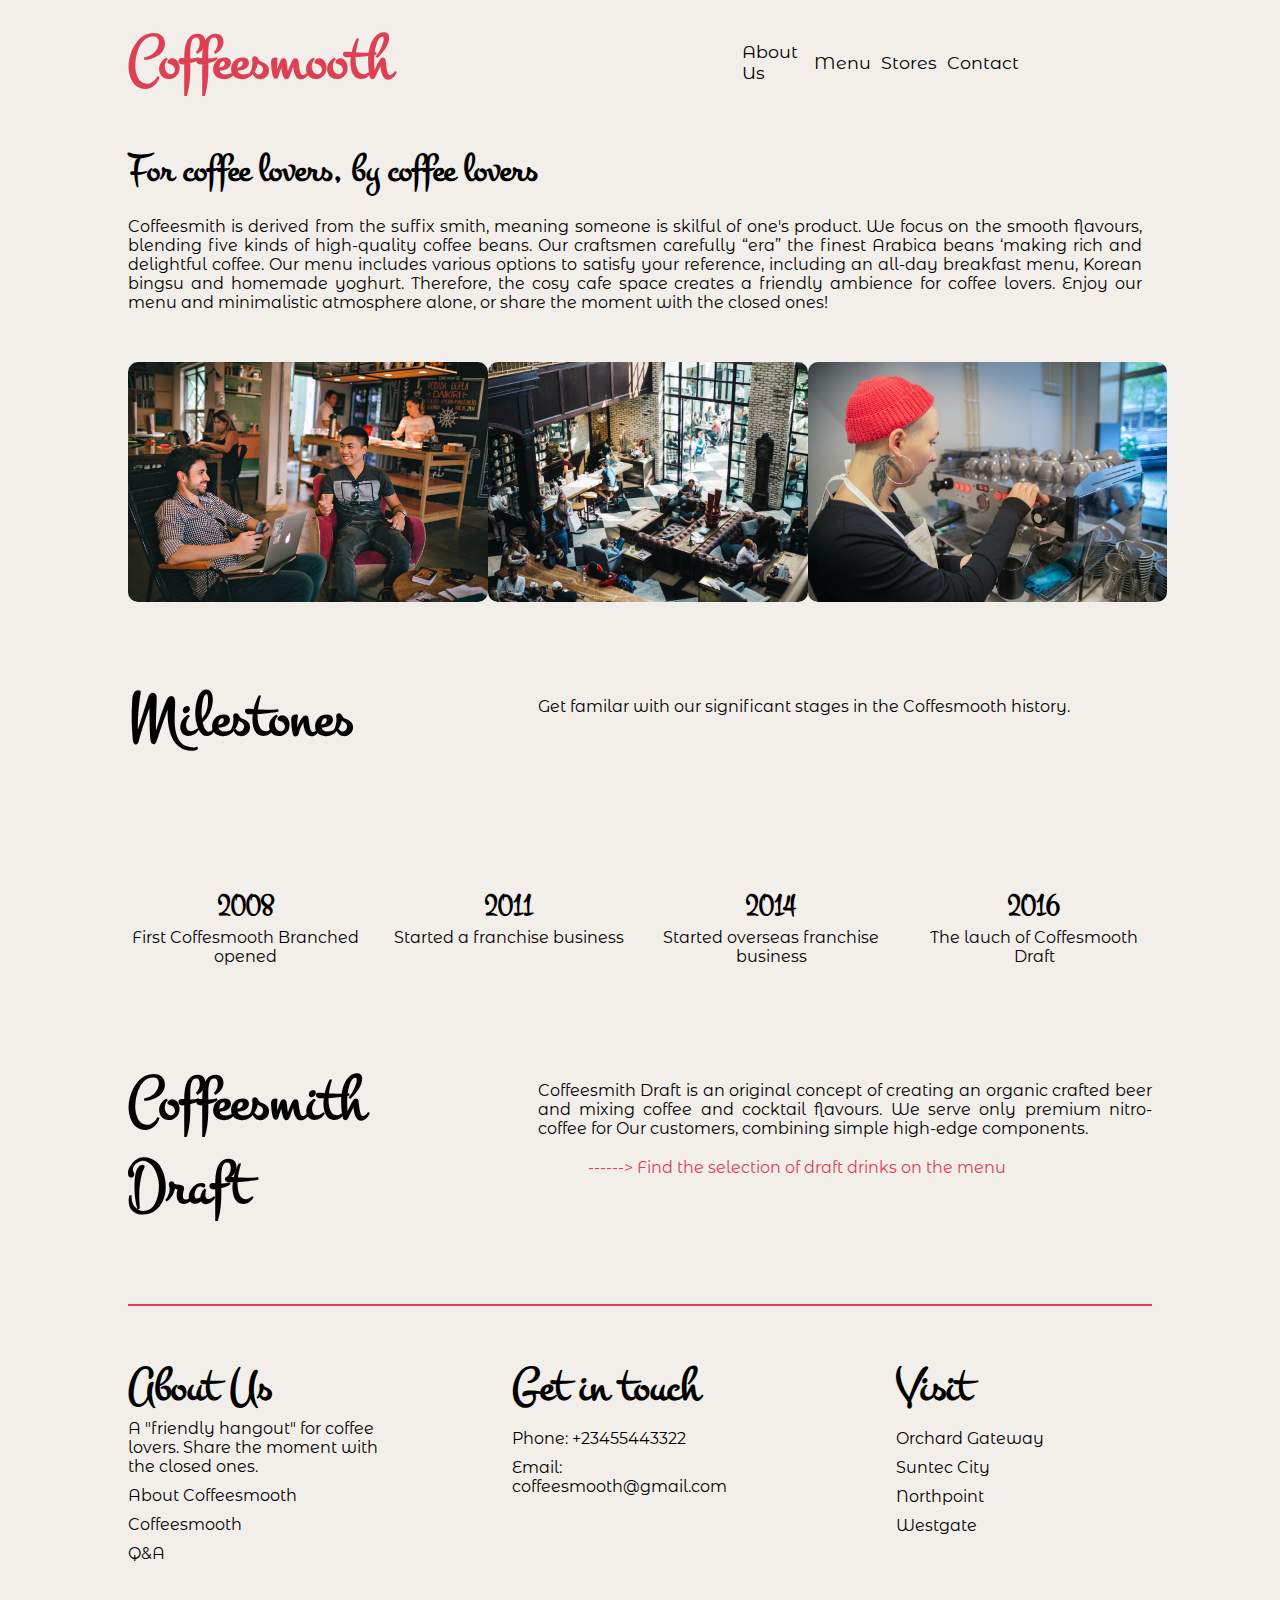
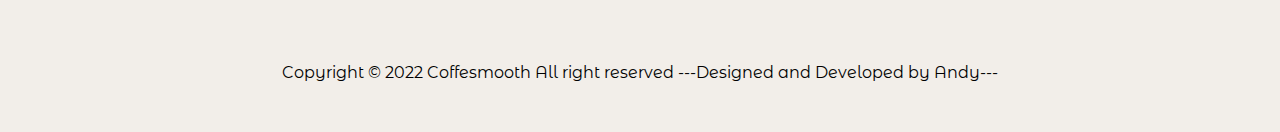
==== pages/about.html @ 1a764913 "done with work need to work with the images" ====
<!DOCTYPE html>
<html lang="en">
<head>
    <meta charset="UTF-8">
    <meta http-equiv="X-UA-Compatible" content="IE=edge">
    <meta name="viewport" content="width=device-width, initial-scale=1.0">
    <title>About|Coffee Smooth</title>
    <link rel="stylesheet" href="https://cdnjs.cloudflare.com/ajax/libs/font-awesome/6.1.2/css/all.min.css" integrity="sha512-1sCRPdkRXhBV2PBLUdRb4tMg1w2YPf37qatUFeS7zlBy7jJI8Lf4VHwWfZZfpXtYSLy85pkm9GaYVYMfw5BC1A==" crossorigin="anonymous" referrerpolicy="no-referrer" />
    <link rel="stylesheet" href="../style.css">
</head>
<body>
    <div class="container">
        <!-- <i class="fa-brands fa-square-facebook"></i>
        <i class="fa-brands fa-instagram"></i> -->

        <nav>
            <div class="brand">
                <h1>
                    <a href="../index.html">Coffeesmooth</a> 
                </h1>
            </div>
            <div class="brand-links">
                <div class="brand-pages">
                    <p>
                        <a href="../pages/about.html">About Us</a>
                    </p>
                    <p>
                        <a href="../pages/menu.html">Menu</a>
                    </p>
                    <p>
                        <a href="../pages/stores.html">Stores</a>
                    </p>
                    <p>
                        <a href="contact.html">Contact</a>
                    </p>
                </div>
                <div class="brand-social">
                    <a href="#">
                        <i class="fa-brands fa-square-facebook"></i>
                    </a> 
                    <a href="#">
                        <i class="fa-brands fa-instagram"></i>
                    </a> 
                </div>
            </div>
        </nav>

        <header class="abt-page-header">
            <div class="abt-page-header-info">
                <h1>For coffee lovers, by coffee lovers</h1>
                <p>
                    Coffeesmith is derived from the suffix smith, meaning someone is skilful of one's product. We focus on the smooth
                    flavours, blending five kinds of high-quality coffee beans. Our craftsmen carefully “era” the finest Arabica beans
                    ‘making rich and delightful coffee. Our menu includes various options to satisfy your reference, including an all-day
                    breakfast menu, Korean bingsu and homemade yoghurt. Therefore, the cosy cafe space creates a friendly ambience
                    for coffee lovers. Enjoy our menu and minimalistic atmosphere alone, or share the moment with the closed ones!
                </p>
            </div>
            <div class="abt-page-header-image">
                <img src="../images/coffe-res-2.jpg" alt="">
                <img src="../images/coffee res.jpg" alt="">
                <img src="../images/making-coffe-1.jpg" alt="">
            </div>
        </header>

        <section class="about-brand">
            <div class="about-info">
                <h1>
                    Milestones
                </h1>
                <p>
                    
                    Get familar with our significant stages in the Coffesmooth history.

                </p>
            </div>
        </section>

        <section class="journey">
            <li>
                <h1>2008</h1>
                <p>First Coffesmooth Branched opened</p>
            </li>
            <li>
                <h1>2011</h1>
                <p>Started a franchise business</p>
            </li>
            <li>
                <h1>2014</h1>
                <p>Started overseas franchise business</p>
            </li>
            <li>
                <h1>2016</h1>
                <p>The lauch of Coffesmooth Draft</p>
            </li>
        </section>

        <section class="about-brand">
            <div class="about-info">
                <h1>
                    Coffeesmith Draft
                </h1>
                <p>
                    Coffeesmith Draft  is an original concept of creating an organic crafted beer
                    and mixing coffee and cocktail flavours. We serve only premium nitro-coffee for
                    Our customers, combining simple high-edge components.
                    <a href="../pages/menu.html">------>  Find the selection of draft drinks on the menu</a>
                </p>
            </div>
        </section>

        <footer>
            <div class="footer-container">
                <div class="foot foot-first">
                    <h1>About Us</h1>
                    <p>A "friendly hangout" for coffee        
                        lovers. Share the moment with 
                        the closed ones.
                    </p>
                    <li> <a href="../pages/about.html">About Coffeesmooth</a> </li>
                    <li> <a href="../index.html">Coffeesmooth</a></li>
                    <li>Q&A</li>
                </div>
                <div class="foot foot-second">
                    <h1>Get in touch</h1>
                    <li>Phone:  +23455443322</li>
                    <li>Email:  coffeesmooth@gmail.com</li>
                    <li>
                        <div class="brand-social">
                            <a href="#">
                                <i class="fa-brands fa-square-facebook"></i>
                            </a> 
                            <a href="#">
                                <i class="fa-brands fa-instagram"></i>
                            </a> 
                        </div>
                    </li>
                </div>
                <div class="foot foot-third">
                    <h1>Visit</h1>
                    <li>Orchard Gateway</li>
                    <li>Suntec City</li>
                    <li>Northpoint</li>
                    <li>Westgate</li>
                </div>
            </div>
            <div class="footer-copyright">
                <p>
                    Copyright &copy; 2022 Coffesmooth All right reserved ---Designed and Developed by Andy---
                </p>
            </div>
        </footer>

    </div>
</body>
</html>
---- style.css ----
@import url('https://fonts.googleapis.com/css2?family=Montez&display=swap');
/* font-family: 'Montez', cursive; */
@import url('https://fonts.googleapis.com/css2?family=Montez&family=Montserrat+Alternates&display=swap');
/* font-family: 'Montserrat Alternates', sans-serif; */


*{
    box-sizing: border-box;
}

body,html{
    margin: 0;
    padding: 0;
}
body{
    background-color: #f2eee9;
    font-family: 'Montserrat Alternates', sans-serif; 
}
h1,h2,p{
    margin-top: 0;
    margin-bottom: 0;
}
.container{
    width: 80%;
    margin: 0 auto;
}
.brand{
    font-family: 'Montez', cursive;
    font-size: 2rem;
    width:50%;
}
.brand a{
    text-decoration: none; 
    color: #dd4053;
    transition:  .25s ease-out;
}
.brand h1 a:hover{
    border-bottom: 2px solid #dd4053;
    padding-bottom: 5px;
    color: #dd4053;
}
nav{
    display: flex;
    align-items: center;
    justify-content: space-between;
    padding: 20px 0;
    
}
nav a{
    transition:  .25s ease-out;
}
nav .brand-pages a:hover{
    border-bottom: 1px solid #dd4053;
    padding-bottom: 5px;
}
.brand-links{
    display: flex;
    align-items: center;
    width: 40%;
    justify-content: space-between;
}
.brand-pages{
    display: flex;
    align-items: center;
    font-size: 1.1rem;
    width: 70%;
    justify-content: space-between;
}
.brand-pages p{
    margin-right: 10px;
}
.brand-pages a{
    text-decoration: none;
    color: black;
}
.brand-social a{
    text-decoration: none;
    color: black;
}
.brand-social i {
    font-size: 1.5rem;
}
.brand-social > a{
    margin-right: 8px;
}
.header-heading{
    width: 50%;
}
.header{
    margin-top: 50px;
}
.header h1{
    font-size:3rem;
}
.header p{
    font-size: 1.3rem;
}
.header img{
    height:315px;
    width:100%;
    border-radius: 20px;
    margin-top: 30px;
}
.about-brand{
    margin-top: 20px;
    padding: 25px 0;
}
.about-info{
    display: flex;
    justify-content: space-between;
    align-items: flex-start;
    margin-bottom: 50px;
}
.about-info h1{
    font-family: 'Montez', cursive;
    width: 35%;
    font-size: 4rem;
    text-align: left;
}
.about-info p{
    width: 60% ;
    text-align: justify;
    padding-top: 20px;
}
.about-info a{
    padding-top: 20px;
    text-decoration: none;
    color: #dd4053;
    display: block;
    margin-left: 50px;
}
.line{
    width: 50%;
    height: 2px;
    background-color: #dd4053;
    margin: 50px auto;
}
.image-display{
    display: flex;
    justify-content: space-between;
    padding-bottom: 20px;
}

.image-display img{
    width: 200px;
    height: 250px;
    border-radius: 10px;
}
.map{
    width: 100%;
    display: flex;
    justify-content: center;
}
.map img{

    padding: 20px;
    height: 400px;
}
.footer-container{
    display: flex;
    justify-content: space-between;
    padding-bottom: 50px;
    border-top: 2px solid #dd4053;
    padding-top: 50px;
}
.foot li{
    list-style: none;
    margin-top: 10px;
}
.foot{
    width: 25%;
}
.foot h1{
    font-family: 'Montez', cursive;
    font-size: 3rem;
}
.foot a{
    color: black;
    text-decoration: none;
}
a:hover{
    color: black;
}
.footer-copyright{
    text-align: center;
    padding:50px;
}
.abt-page-header-info{
    padding-bottom: 20px;
}
.abt-page-header-info h1{
    font-size: 2.5rem;
    font-family: 'Montez', cursive;
    margin-bottom: 20px;
    padding-top: 20px;
}
.abt-page-header-info p{
    text-align: justify;
    padding-right: 10px;
}
.abt-page-header-image{
    display: flex;
    justify-content: space-between;
    padding: 30px 0;

}

.abt-page-header-image img{
    height: 240px;
    width: 360px;
    border-radius: 10px;
    transition:  .25s ease-out;
}
.abt-page-header-image img:hover{
    transform: scale(1.05);
    cursor: pointer;

}

.journey {
    display: flex;
    justify-content: space-between;
    text-align: center;
    padding: 50px 0;
}
.journey li{
    list-style: none;
    width: 23%;
}
.journey h1{
    font-family: 'Montez', cursive;
    font-size: 2rem;
}
.menu-page-header{
    padding: 30px;
}
.menu-page-header img{
    width: 100%;
    height: 500px;
    border-radius: 20px;
}
.menu-page-display h1{
    font-family: 'Montez', cursive;
    font-size: 3rem;
    text-align: center;
    padding: 20px;
    margin-bottom: 10px;
}
.menu-display{
    display: flex;
    justify-content: space-between;
    list-style: none;
    flex-wrap: wrap;
    gap: 1em;
    padding:0 20px;
    margin-bottom: 50px;
}
.menu-display img{
    width: 200px;
    height: 250px;
    border-radius: 10px;
}
.menu-display p{
    background-color: #dd4053;
    color: #f2eee9;
    border-bottom-left-radius:20px;
    border-bottom-right-radius:20px;
    width: 200px;
    text-align: center;
    /* padding-top: 10px;
    margin-top: -10px; */
}
.menu-display p span{
    display: block;
}
.menu-display li > span{
    background-color: #fff;
    color: black;
    text-align: center;
    width: 200px;
    display: block;
    padding: 10px;
     padding-top: 12px;
    margin-top: -12px;
}
.careers p{
    border-bottom: 2px solid #dd4053;
    padding-bottom:30px ;
}
.store-info p{
    padding-right: 20% ;
    text-align: justify;
}
.store-location{
    background-color: #fff;
    border-radius: 20px;
    margin-bottom: 30px;
}
.store-location h1{
    font-family: 'Montez', cursive;
    font-size: 2rem;
    margin-bottom: 10px;
}
.store-location .card{
    display: flex;
    justify-content: space-between;
    align-items: center;
    padding: 20px;
    list-style: none;
}
.store-location li{
    padding: 10px;
}
.store-location span{
    color: #dd4053;
}
.store-location p{
    padding-left: 50px;
    margin-left: 10px;
}
.store-location img{
    height: 240px;
    width: 360px;
    border-radius: 10px;
    transition:  .25s ease-out;
}
.foot li a{
    transition:  .25s ease-out;
}
.foot li a:hover{
    border-bottom: 1px solid #dd4053;
    padding-bottom: 5px;
}
.store-location img:hover{
    transform: scale(1.05);
    cursor: pointer;
}
.store-address{
    width: 60%;
}
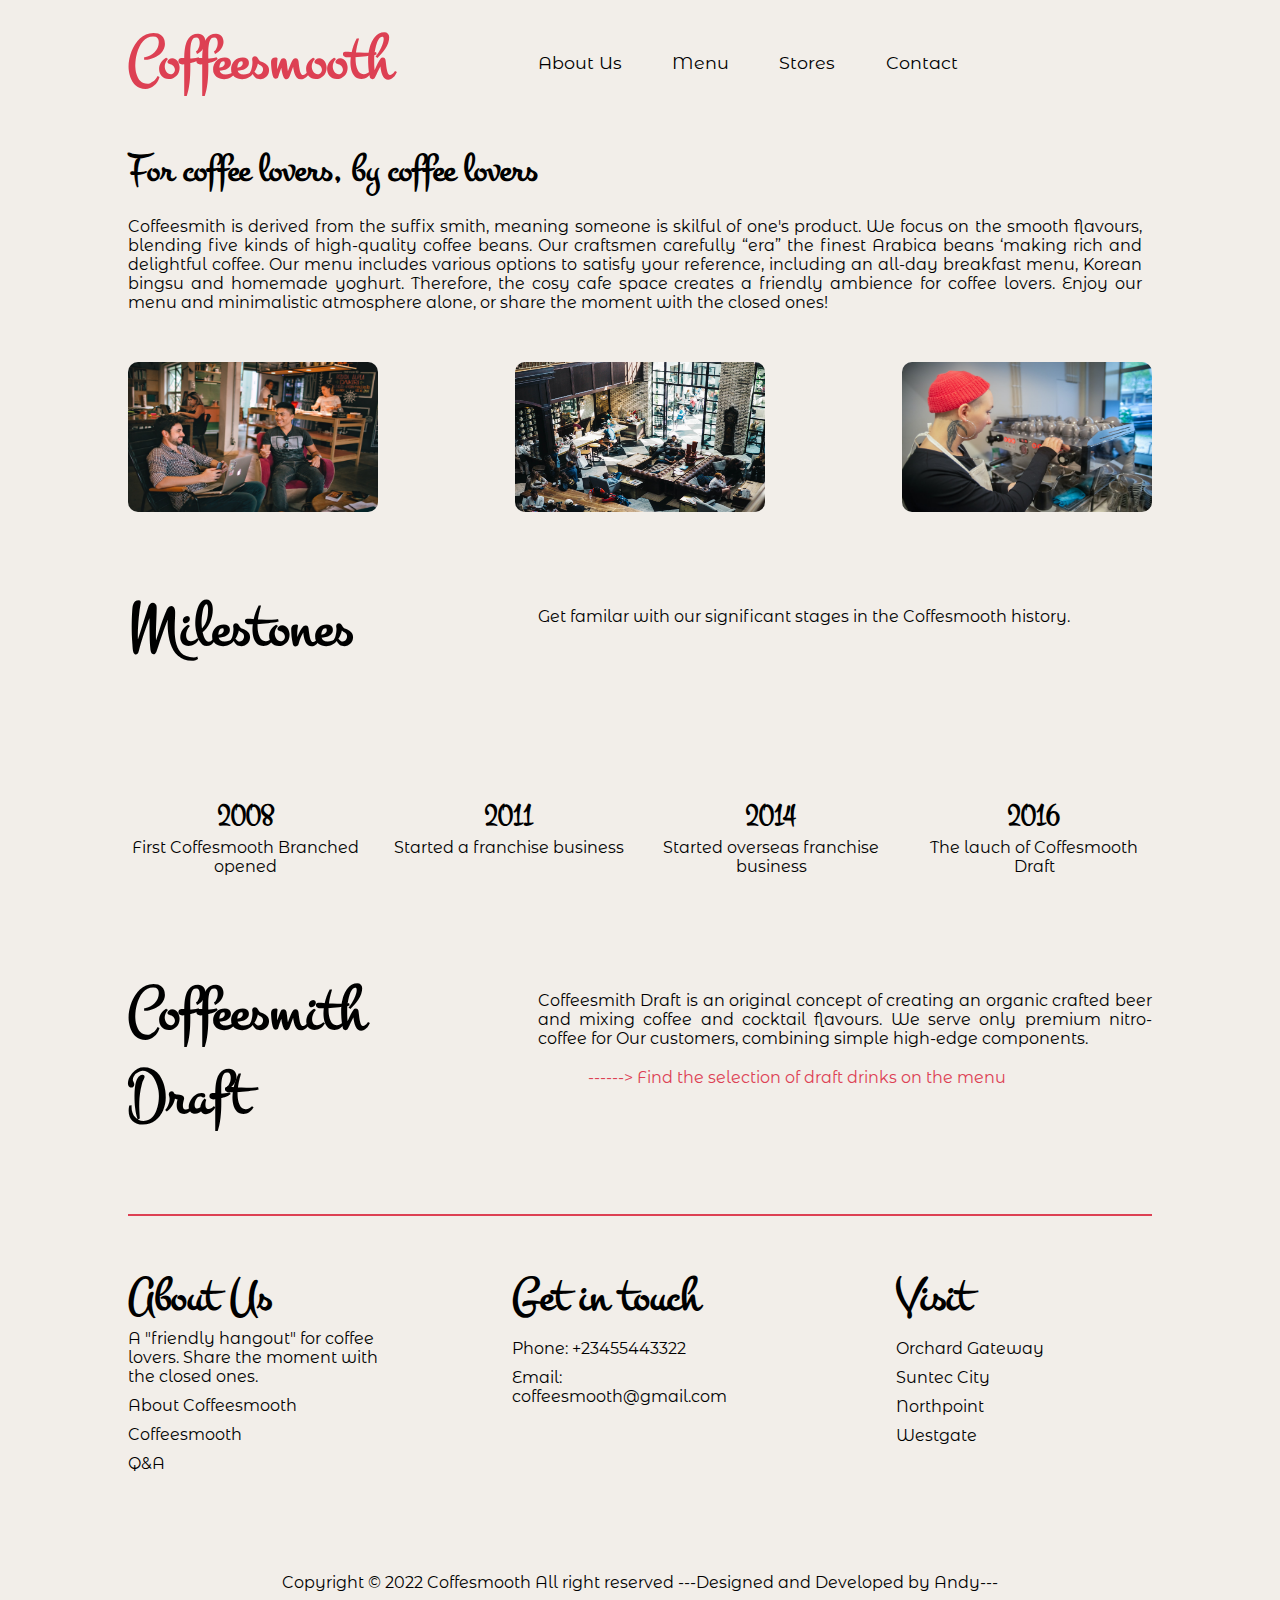
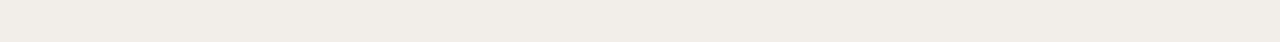
==== commit 39f10d06: "media query added for responsiveness" ====
--- a/pages/about.html
+++ b/pages/about.html
@@ -4,7 +4,8 @@
     <meta charset="UTF-8">
     <meta http-equiv="X-UA-Compatible" content="IE=edge">
     <meta name="viewport" content="width=device-width, initial-scale=1.0">
-    <title>About|Coffee Smooth</title>
+    <title>About</title>
+    <link href="../images/favicon.ico" rel="icon" type="image/x-icon" />
     <link rel="stylesheet" href="https://cdnjs.cloudflare.com/ajax/libs/font-awesome/6.1.2/css/all.min.css" integrity="sha512-1sCRPdkRXhBV2PBLUdRb4tMg1w2YPf37qatUFeS7zlBy7jJI8Lf4VHwWfZZfpXtYSLy85pkm9GaYVYMfw5BC1A==" crossorigin="anonymous" referrerpolicy="no-referrer" />
     <link rel="stylesheet" href="../style.css">
 </head>
--- a/style.css
+++ b/style.css
@@ -139,12 +139,20 @@
     display: flex;
     justify-content: space-between;
     padding-bottom: 20px;
+    flex-wrap: wrap;
+    gap: 1em;
 }
 
 .image-display img{
     width: 200px;
     height: 250px;
     border-radius: 10px;
+    transition:  .25s ease-out;
+    flex-wrap: wrap;
+}
+.image-display img:hover{
+    transform: scale(1.10);
+    cursor: pointer;
 }
 .map{
     width: 100%;
@@ -338,3 +346,153 @@
 .store-address{
     width: 60%;
 }
+@media only screen and (max-width: 1380px) {
+    .brand{
+        width:30%;
+    }
+    .brand-links{
+        width: 60%;
+    }
+    .header-heading{
+        width: 70%;
+    }
+    .abt-page-header-image img{
+        height: 150px;
+        width: 250px;
+
+    }
+    .image-display {
+        justify-content: space-evenly;
+    }
+    .menu-display{
+        justify-content: space-evenly;
+    }
+    .menu-page-header img{
+        width: 100%;
+        height: 400px;
+        border-radius: 20px;
+    }
+  }
+  @media only screen and (max-width: 900px) {
+    .brand{
+        width:100%;
+        margin-bottom: 20px;
+    }
+    .brand {
+        text-align: center;
+    }
+    header img{
+        height: 100px;
+    }
+    .brand-links{
+        width: 80%;
+    }
+    .header-heading{
+        width: 100%;
+        font-size: 3rem;
+    }
+    nav{
+        flex-direction: column;
+    }
+    .about-info {
+        flex-direction: column;
+        align-items: center;
+        justify-content: center;
+
+    }
+    .about-info h1{
+        text-align: center;
+        width: 100%;
+    }
+    .abt-page-header-image{
+        flex-direction: column;
+        justify-content: center;
+        align-items: center;
+    }
+    .abt-page-header-image img{
+        height: 150px;
+        width: 250px;
+        margin-bottom: 20px;
+
+    }
+    .menu-page-header img{
+        width: 100%;
+        height: 400px;
+        border-radius: 20px;
+    }
+    .card{
+        flex-direction: column;
+    }
+    .card h1{
+        margin-top: 20px;
+    }
+  }
+  @media only screen and (max-width: 550px) {
+    body{
+        overflow-x: hidden;
+    }
+    .container{
+        width: 100%;
+    }
+    .brand{
+        width:100%;
+        margin-bottom: 20px;
+    }
+    .brand-links{
+        width: 100%;
+        flex-direction: column;
+    }
+    .brand-pages{
+        flex-direction: column;
+        justify-content: center;
+        align-items: center;
+        font-size: 1.2rem;
+    }
+    .brand-pages p{
+        margin-bottom: 10px;
+        text-align: center;
+    }
+    .brand-social{
+        display: none;
+    }
+    .brand {
+        text-align: center;
+    }
+    header{
+        padding: 10px;
+    }
+    header img{
+        height: 80px;
+    }
+    .brand-links{
+        width: 80%;
+    }
+    .header-heading{
+        width: 100%;
+        font-size: 3rem; 
+        text-align: center;
+  }
+  .footer-container{
+    flex-direction: column;
+    align-items: center;
+    justify-content: space-around;
+    text-align: center;
+    }
+    .foot{
+        width: 80%;
+    }
+    .map {
+        width: 80%;
+        text-align: center;
+        margin: 10px auto;
+    }
+    .map img{
+        height: 300px;
+    }
+    .abt-page-header-info{
+        padding: 10px;
+    }
+    .menu-page-header img{
+        height: 250px;
+    }
+}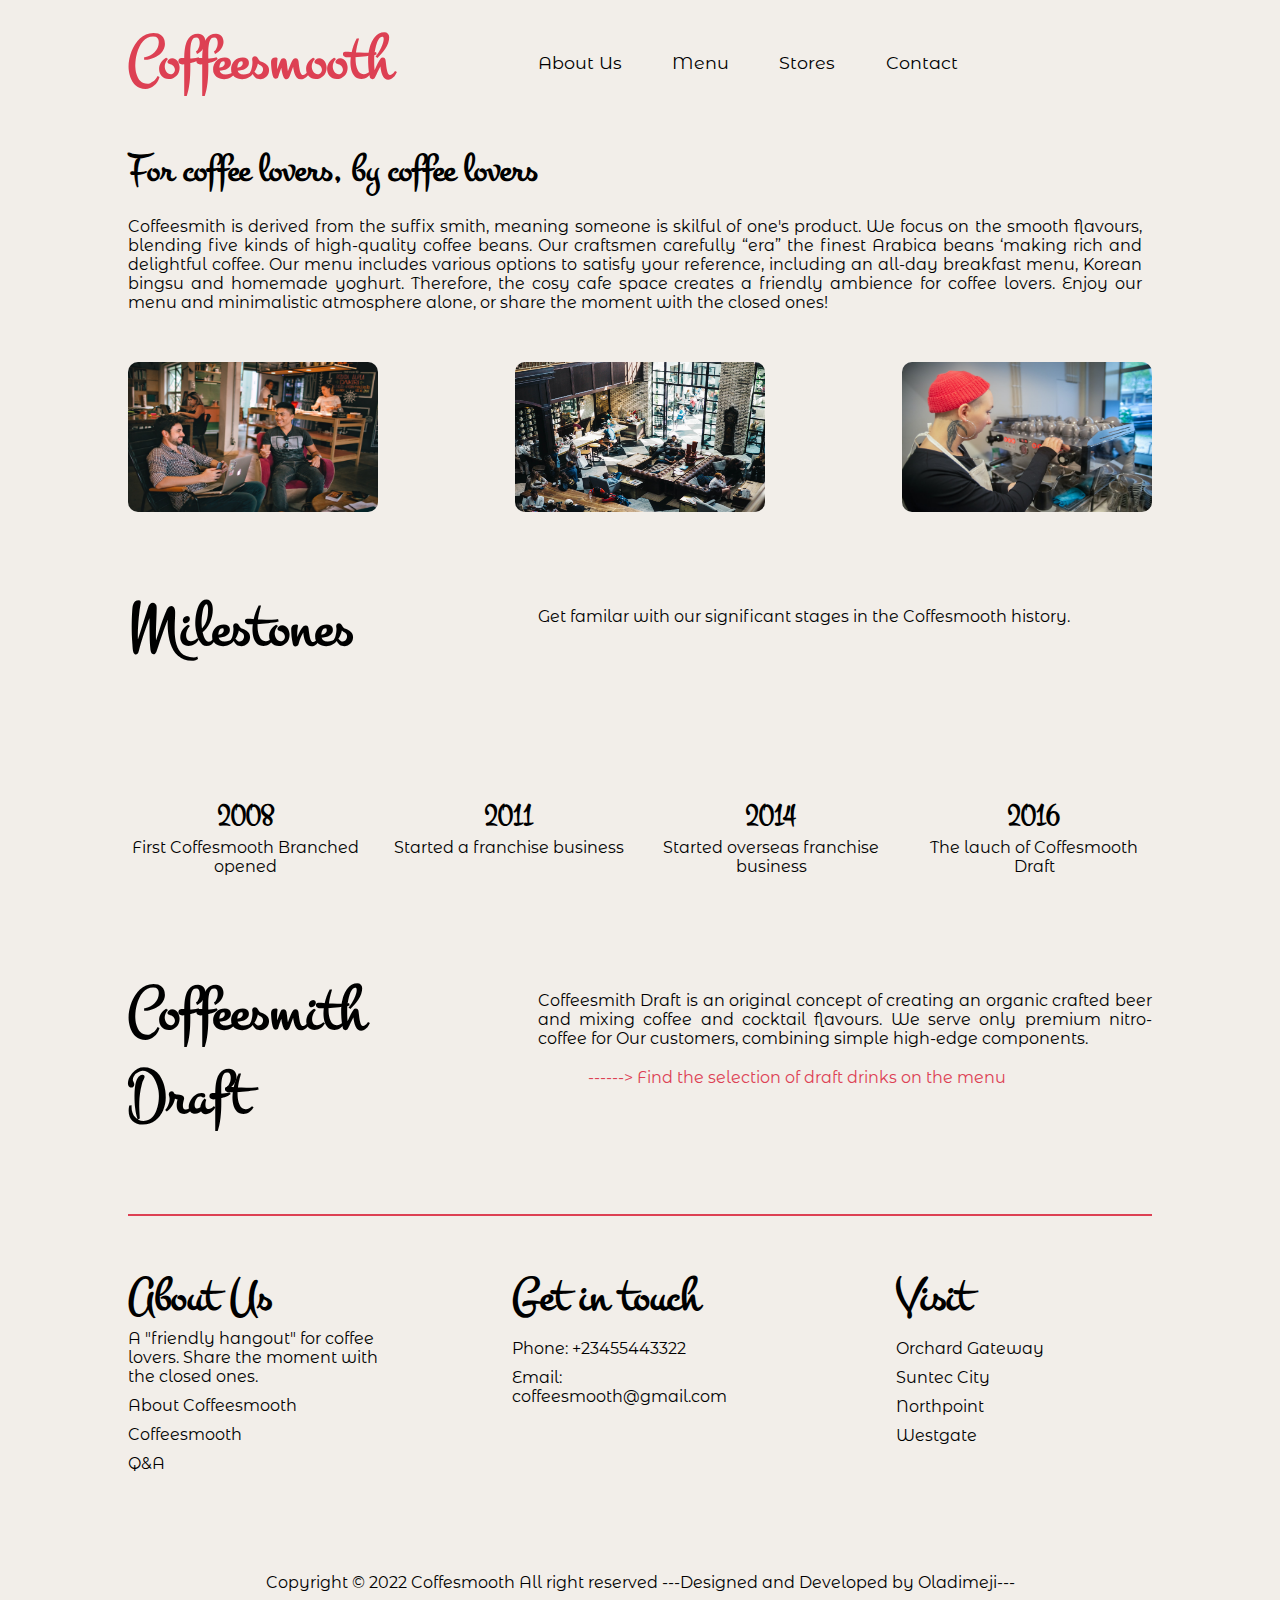
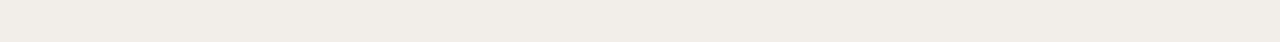
==== commit ae197114: "changed it to my other  name" ====
--- a/pages/about.html
+++ b/pages/about.html
@@ -147,7 +147,7 @@
             </div>
             <div class="footer-copyright">
                 <p>
-                    Copyright &copy; 2022 Coffesmooth All right reserved ---Designed and Developed by Andy---
+                    Copyright &copy; 2022 Coffesmooth All right reserved ---Designed and Developed by Oladimeji---
                 </p>
             </div>
         </footer>
